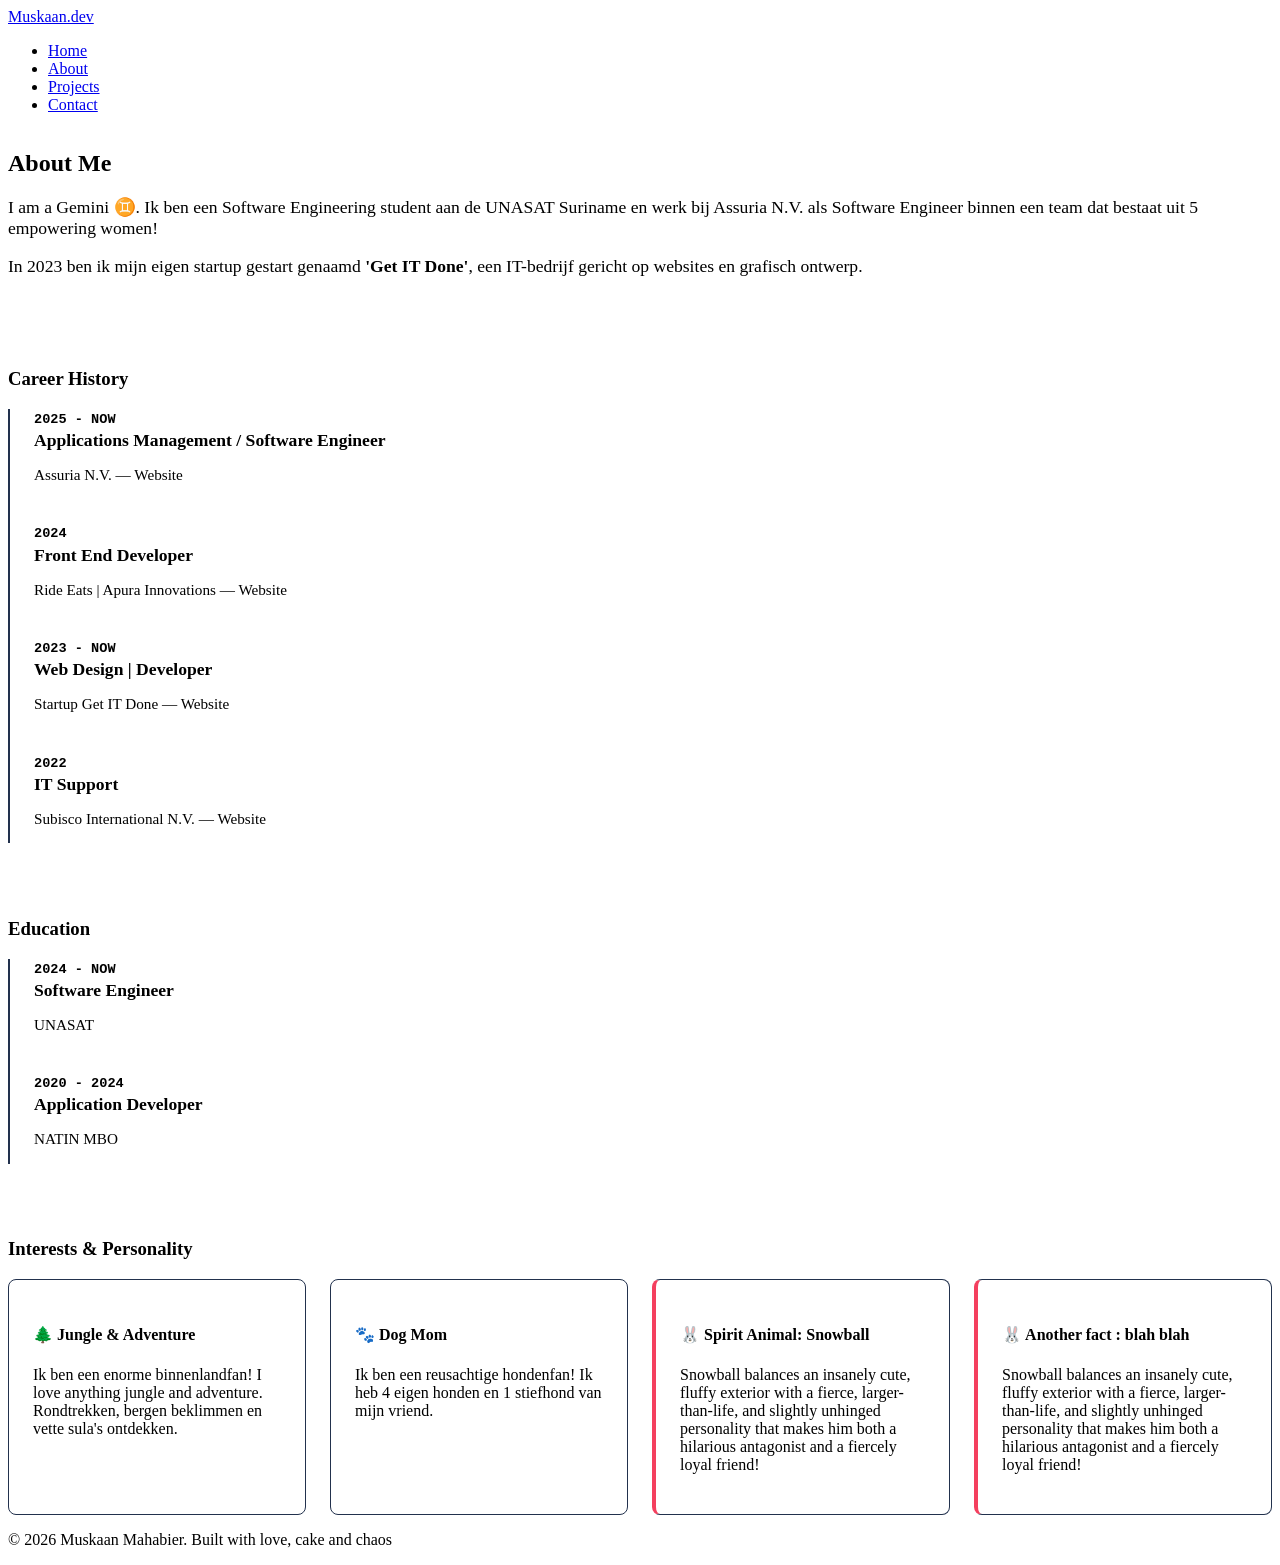
==== about.html @ e32e3cc0 "about page" ====
<!DOCTYPE html>
<html lang="nl">
<head>
    <meta charset="UTF-8">
    <meta name="viewport" content="width=device-width, initial-scale=1.0">
    <title>About Me | Muskaan.dev</title>
    <link rel="stylesheet" href="./muskaan.dev/css/main.css">
    <link rel="stylesheet" href="./muskaan.dev/css/about.css">
        <link rel="icon" type="image/png" href="./muskaan.dev/img/captain_snowball.png">
</head>
<body>

    <header>
        <nav class="navbar">
            <div class="logo"><a href="./index.html">Muskaan.dev</a></div>
            <ul class="nav-links">
                <li><a href="./index.html">Home</a></li>
                <li><a href="./about.html" class="active">About</a></li>
                <li><a href="./project.html">Projects</a></li>
                <li><a href="./contact.html">Contact</a></li>
            </ul>
        </nav>
    </header>

    <main class="about-layout">
        <section class="intro-profile">
            <h2>About Me</h2>
            <p>I am a Gemini ♊️. Ik ben een Software Engineering student aan de UNASAT Suriname en werk bij Assuria N.V. als Software Engineer binnen een team dat bestaat uit 5 empowering women!</p>
            <p>In 2023 ben ik mijn eigen startup gestart genaamd <strong>'Get IT Done'</strong>, een IT-bedrijf gericht op websites en grafisch ontwerp.</p>
        </section>

        <div class="timelines-grid">
            <section>
                <h3>Career History</h3>
                <div class="timeline">
                    <div class="timeline-item">
                        <span class="year">2025 - NOW</span>
                        <h4>Applications Management / Software Engineer</h4>
                        <p>Assuria N.V. — <a href="https://www.assuria.sr" target="_blank">Website</a></p>
                    </div>
                    <div class="timeline-item">
                        <span class="year">2024</span>
                        <h4>Front End Developer</h4>
                        <p>Ride Eats | Apura Innovations — <a href="https://www.assuria.sr" target="_blank">Website</a></p></p>
                    </div>
                    <div class="timeline-item">
                        <span class="year">2023 - NOW</span>
                        <h4>Web Design | Developer</h4>
                        <p>Startup Get IT Done — <a href="https://www.assuria.sr" target="_blank">Website</a></p></p>
                    </div>
                    <div class="timeline-item">
                        <span class="year">2022</span>
                        <h4>IT Support</h4>
                        <p>Subisco International N.V. — <a href="https://www.assuria.sr" target="_blank">Website</a></p>
                    </div>
                    </div>
                </div>
            </section>

            <section>
                <h3>Education</h3>
                <div class="timeline">
                    <div class="timeline-item">
                        <span class="year">2024 - NOW</span>
                        <h4>Software Engineer</h4>
                        <p>UNASAT</p>
                    </div>
                    <div class="timeline-item">
                        <span class="year">2020 - 2024</span>
                        <h4>Application Developer</h4>
                        <p>NATIN MBO</p>
                    </div>
                </div>
            </section>
        </div>

        <section class="interests-section">
            <h3>Interests & Personality</h3>
            <div class="interests-grid">
                <div class="interest-card">
                    <h4>🌲 Jungle & Adventure</h4>
                    <p>Ik ben een enorme binnenlandfan! I love anything jungle and adventure. Rondtrekken, bergen beklimmen en vette sula's ontdekken.</p>
                </div>
                <div class="interest-card">
                    <h4>🐾 Dog Mom</h4>
                    <p>Ik ben een reusachtige hondenfan! Ik heb 4 eigen honden en 1 stiefhond van mijn vriend.</p>
                </div>
                <div class="interest-card spirit-animal">
                    <h4>🐰 Spirit Animal: Snowball</h4>
                    <p>Snowball balances an insanely cute, fluffy exterior with a fierce, larger-than-life, and slightly unhinged personality that makes him both a hilarious antagonist and a fiercely loyal friend!</p>
                </div>
                                <div class="interest-card spirit-animal">
                    <h4>🐰 Another fact : blah blah </h4>
                    <p>Snowball balances an insanely cute, fluffy exterior with a fierce, larger-than-life, and slightly unhinged personality that makes him both a hilarious antagonist and a fiercely loyal friend!</p>
                </div>
            </div>
        </section>
    </main>

    <footer>
        <p>&copy; 2026 Muskaan Mahabier. Built with love, cake and chaos</p>
    </footer>

    <script src="./js/main.js"></script>
    <script src="./js/about.js"></script>
</body>
</html>
---- muskaan.dev/css/about.css ----
.about-layout {
    display: flex;
    flex-direction: column;
    gap: 3.5rem;
}

.intro-profile p {
    font-size: 1.1rem;
    color: var(--text-muted);
    margin-bottom: 1rem;
}

.timelines-grid {
    display: grid;
    grid-template-columns: 1fr 1fr;
    gap: 3rem;
}

.timeline {
    border-left: 2px solid #22314d;
    padding-left: 1.5rem;
    margin-top: 1rem;
    display: flex;
    flex-direction: column;
    gap: 1.5rem;
}

.timeline-item {
    position: relative;
}

.timeline-item::before {
    content: '';
    position: absolute;
    left: calc(-1.5rem - 6px);
    top: 6px;
    width: 10px;
    height: 10px;
    border-radius: 50%;
    background-color: var(--accent-color);
}

.timeline-item .year {
    font-size: 0.85rem;
    color: var(--accent-color);
    font-weight: bold;
    font-family: monospace;
}

.timeline-item h4 {
    font-size: 1.1rem;
    margin: 0.2rem 0;
}

.timeline-item p, .timeline-item a {
    font-size: 0.95rem;
    color: var(--text-muted);
}

.timeline-item a {
    color: var(--accent-color);
    text-decoration: none;
}

.interests-grid {
    display: grid;
    grid-template-columns: repeat(auto-fit, minmax(280px, 1fr));
    gap: 1.5rem;
    margin-top: 1rem;
}

.interest-card {
    background-color: var(--card-bg);
    padding: 1.5rem;
    border-radius: 8px;
    border: 1px solid #22314d;
}

.spirit-animal {
    border-left: 4px solid #f43f5e;
}

@media (max-width: 768px) {
    .timelines-grid { grid-template-columns: 1fr; gap: 2rem; }
}
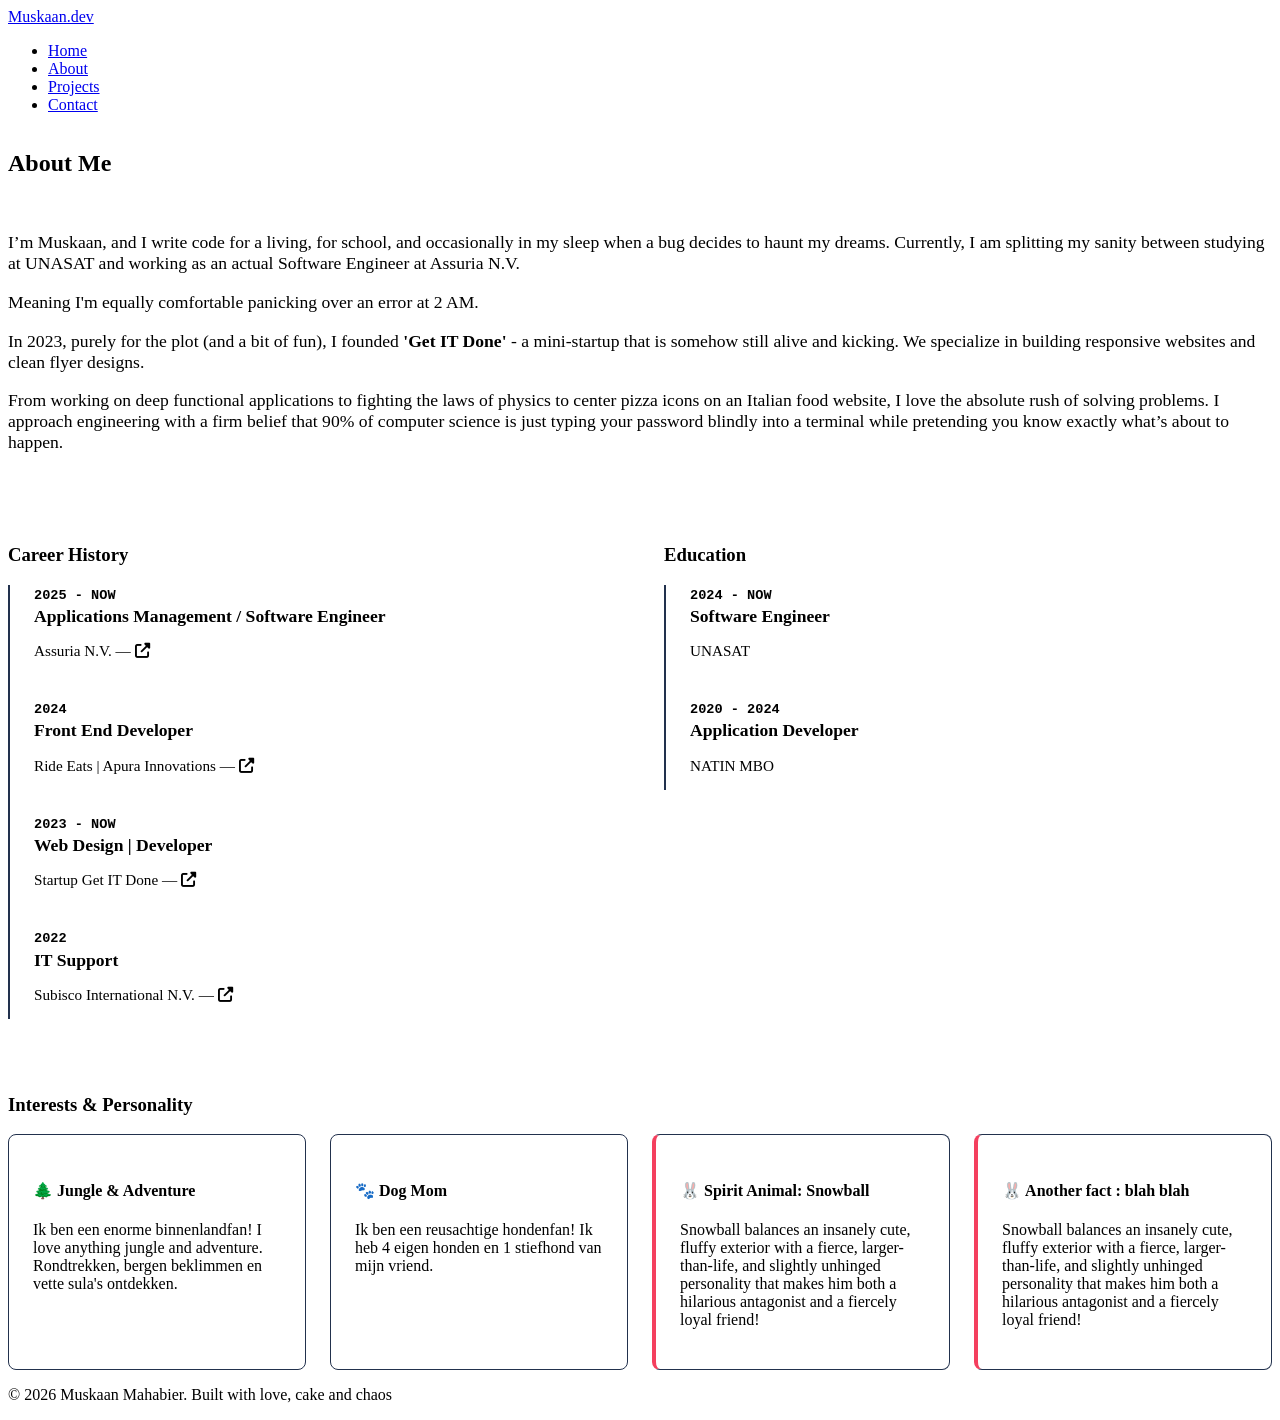
==== commit f67ae6df: "about page paragrapg fixes and project page structuur" ====
--- a/about.html
+++ b/about.html
@@ -4,6 +4,7 @@
     <meta charset="UTF-8">
     <meta name="viewport" content="width=device-width, initial-scale=1.0">
     <title>About Me | Muskaan.dev</title>
+    <link rel="stylesheet" href="https://cdnjs.cloudflare.com/ajax/libs/font-awesome/6.5.1/css/all.min.css">
     <link rel="stylesheet" href="./muskaan.dev/css/main.css">
     <link rel="stylesheet" href="./muskaan.dev/css/about.css">
         <link rel="icon" type="image/png" href="./muskaan.dev/img/captain_snowball.png">
@@ -25,37 +26,76 @@
     <main class="about-layout">
         <section class="intro-profile">
             <h2>About Me</h2>
-            <p>I am a Gemini ♊️. Ik ben een Software Engineering student aan de UNASAT Suriname en werk bij Assuria N.V. als Software Engineer binnen een team dat bestaat uit 5 empowering women!</p>
-            <p>In 2023 ben ik mijn eigen startup gestart genaamd <strong>'Get IT Done'</strong>, een IT-bedrijf gericht op websites en grafisch ontwerp.</p>
+            <br>
+            <p>I’m Muskaan, and I write code for a living, for school, and occasionally in my sleep when a bug decides to haunt my dreams. 
+                Currently, I am splitting my sanity between studying at UNASAT and working as an actual Software Engineer at Assuria N.V.</p>
+
+                <p>Meaning I'm equally comfortable panicking over an error at 2 AM.</p>
+
+
+            <p>In 2023, purely for the plot (and a bit of fun), 
+                I founded <strong>'Get IT Done'</strong> - a mini-startup that is somehow still alive and kicking. 
+                We specialize in building responsive websites and clean flyer designs.</p>
+
+               <p>From working on deep functional applications to fighting the laws of physics to center pizza icons on an Italian food website, 
+                I love the absolute rush of solving problems. I approach engineering with a firm belief that 
+                90% of computer science is just typing your password blindly into a terminal while pretending you know exactly what’s about to happen.</p>
+
         </section>
 
         <div class="timelines-grid">
-            <section>
-                <h3>Career History</h3>
-                <div class="timeline">
-                    <div class="timeline-item">
-                        <span class="year">2025 - NOW</span>
-                        <h4>Applications Management / Software Engineer</h4>
-                        <p>Assuria N.V. — <a href="https://www.assuria.sr" target="_blank">Website</a></p>
-                    </div>
-                    <div class="timeline-item">
-                        <span class="year">2024</span>
-                        <h4>Front End Developer</h4>
-                        <p>Ride Eats | Apura Innovations — <a href="https://www.assuria.sr" target="_blank">Website</a></p></p>
-                    </div>
-                    <div class="timeline-item">
-                        <span class="year">2023 - NOW</span>
-                        <h4>Web Design | Developer</h4>
-                        <p>Startup Get IT Done — <a href="https://www.assuria.sr" target="_blank">Website</a></p></p>
-                    </div>
-                    <div class="timeline-item">
-                        <span class="year">2022</span>
-                        <h4>IT Support</h4>
-                        <p>Subisco International N.V. — <a href="https://www.assuria.sr" target="_blank">Website</a></p>
-                    </div>
-                    </div>
-                </div>
-            </section>
+   <section>
+    <h3>Career History</h3>
+    <div class="timeline">
+        <div class="timeline-item">
+            <span class="year">2025 - NOW</span>
+            <h4>Applications Management / Software Engineer</h4>
+            <p>Assuria N.V. — 
+                <a href="https://www.assuria.sr" 
+                target="_blank" 
+                title="Visit Assuria website" 
+                class="timeline-link">
+                    <i class="fas fa-external-link-alt"></i>
+                </a>
+            </p>
+        </div>
+        <div class="timeline-item">
+            <span class="year">2024</span>
+            <h4>Front End Developer</h4>
+            <p>Ride Eats | Apura Innovations — 
+                <a href="https://ride-eats.com/" 
+                target="_blank" 
+                title="Visit Ride Eats website" 
+                class="timeline-link">
+                    <i class="fas fa-external-link-alt"></i>
+                </a>
+            </p>
+        </div>
+        <div class="timeline-item">
+            <span class="year">2023 - NOW</span>
+            <h4>Web Design | Developer</h4>
+            <p>Startup Get IT Done — 
+                <a href="https://www.facebook.com/share/1H38oZgKyJ/?mibextid=wwXIfr" 
+                target="_blank" 
+                title="Visit Get IT Done Facebook" class="timeline-link">
+                    <i class="fas fa-external-link-alt"></i>
+                </a>
+            </p>
+        </div>
+        <div class="timeline-item">
+            <span class="year">2022</span>
+            <h4>IT Support</h4>
+            <p>Subisco International N.V. — 
+                <a href="https://subisco.com" 
+                target="_blank" 
+                title="Visit Subisco website" 
+                class="timeline-link">
+                    <i class="fas fa-external-link-alt"></i>
+                </a>
+            </p>
+        </div>
+    </div>
+</section>
 
             <section>
                 <h3>Education</h3>
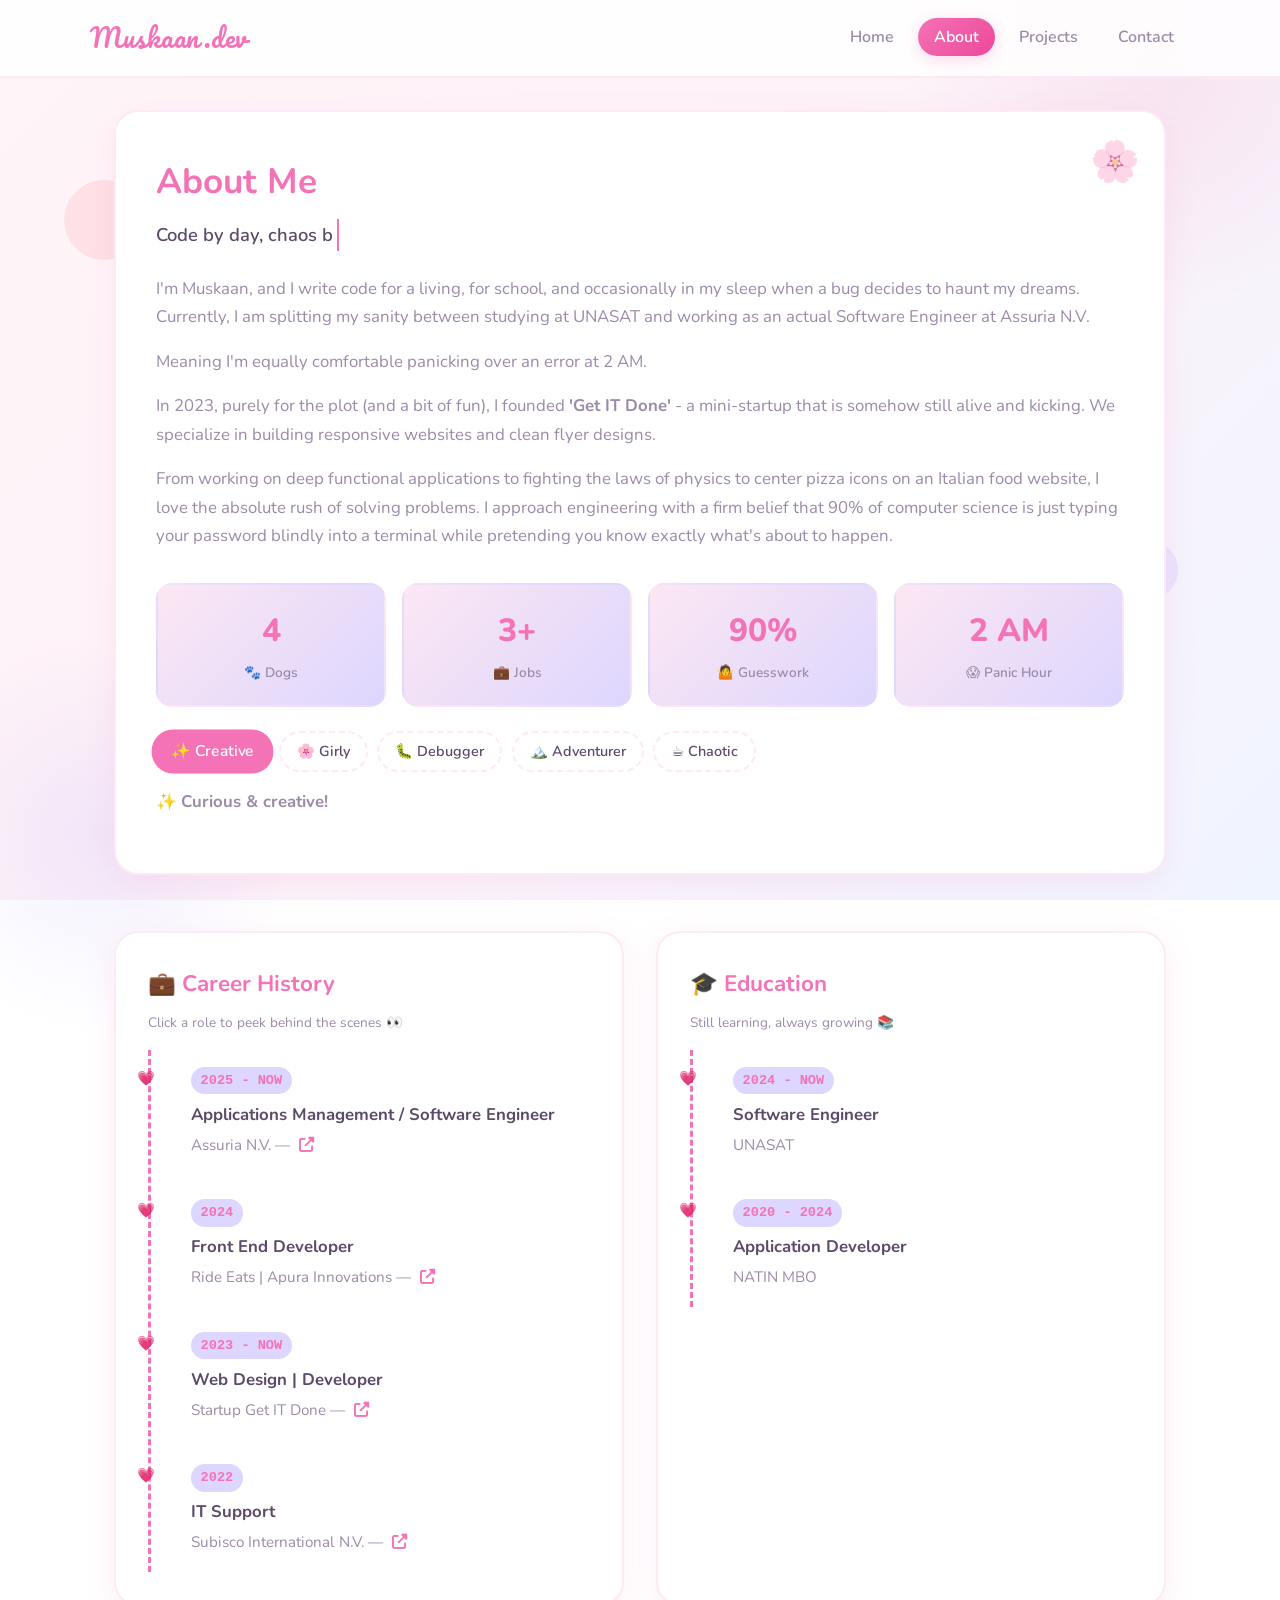
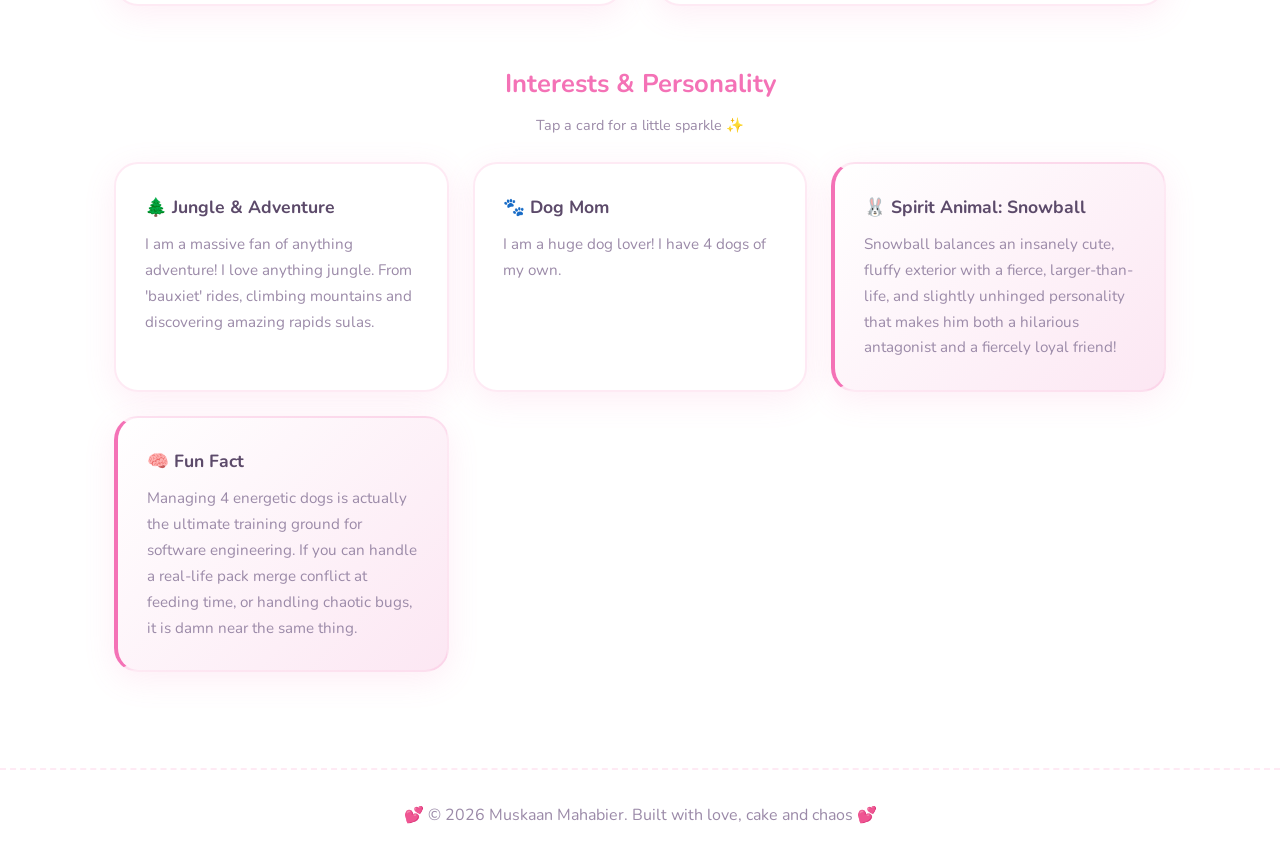
==== commit 11e43cff: "about page, backgrounds, javascript" ====
--- a/about.html
+++ b/about.html
@@ -5,19 +5,23 @@
     <meta name="viewport" content="width=device-width, initial-scale=1.0">
     <title>About Me | Muskaan.dev</title>
     <link rel="stylesheet" href="https://cdnjs.cloudflare.com/ajax/libs/font-awesome/6.5.1/css/all.min.css">
-    <link rel="stylesheet" href="./muskaan.dev/css/main.css">
-    <link rel="stylesheet" href="./muskaan.dev/css/about.css">
-        <link rel="icon" type="image/png" href="./muskaan.dev/img/captain_snowball.png">
+    <link rel="stylesheet" href="./css/main.css">
+    <link rel="stylesheet" href="./css/about.css">
+    <link rel="icon" type="image/png" href="./img/captain-snowball.png">
 </head>
 <body>
 
     <header>
         <nav class="navbar">
             <div class="logo"><a href="./index.html">Muskaan.dev</a></div>
-            <ul class="nav-links">
+            <button class="nav-toggle" type="button" aria-expanded="false" aria-controls="primary-nav">
+                <span class="sr-only">Toggle navigation</span>
+                &#9776;
+            </button>
+            <ul class="nav-links" id="primary-nav">
                 <li><a href="./index.html">Home</a></li>
                 <li><a href="./about.html" class="active">About</a></li>
-                <li><a href="./project.html">Projects</a></li>
+                <li><a href="./work.html">Projects</a></li>
                 <li><a href="./contact.html">Contact</a></li>
             </ul>
         </nav>
@@ -26,89 +30,129 @@
     <main class="about-layout">
         <section class="intro-profile">
             <h2>About Me</h2>
-            <br>
-            <p>I’m Muskaan, and I write code for a living, for school, and occasionally in my sleep when a bug decides to haunt my dreams. 
+            <p id="typingText" class="typing-text"></p>
+
+            <p>I'm Muskaan, and I write code for a living, for school, and occasionally in my sleep when a bug decides to haunt my dreams.
                 Currently, I am splitting my sanity between studying at UNASAT and working as an actual Software Engineer at Assuria N.V.</p>
 
-                <p>Meaning I'm equally comfortable panicking over an error at 2 AM.</p>
+            <p>Meaning I'm equally comfortable panicking over an error at 2 AM.</p>
 
-
-            <p>In 2023, purely for the plot (and a bit of fun), 
-                I founded <strong>'Get IT Done'</strong> - a mini-startup that is somehow still alive and kicking. 
+            <p>In 2023, purely for the plot (and a bit of fun),
+                I founded <strong>'Get IT Done'</strong> - a mini-startup that is somehow still alive and kicking.
                 We specialize in building responsive websites and clean flyer designs.</p>
 
-               <p>From working on deep functional applications to fighting the laws of physics to center pizza icons on an Italian food website, 
-                I love the absolute rush of solving problems. I approach engineering with a firm belief that 
-                90% of computer science is just typing your password blindly into a terminal while pretending you know exactly what’s about to happen.</p>
+            <p>From working on deep functional applications to fighting the laws of physics to center pizza icons on an Italian food website,
+                I love the absolute rush of solving problems. I approach engineering with a firm belief that
+                90% of computer science is just typing your password blindly into a terminal while pretending you know exactly what's about to happen.</p>
 
+            <div class="fun-stats">
+                <div class="stat-card">
+                    <span class="stat-number" data-target="4" data-suffix="">0</span>
+                    <span class="stat-label">🐾 Dogs</span>
+                </div>
+                <div class="stat-card">
+                    <span class="stat-number" data-target="3" data-suffix="+">0</span>
+                    <span class="stat-label">💼 Jobs</span>
+                </div>
+                <div class="stat-card">
+                    <span class="stat-number" data-target="90" data-suffix="%">0</span>
+                    <span class="stat-label">🤷 Guesswork</span>
+                </div>
+                <div class="stat-card">
+                    <span class="stat-number" data-target="2" data-suffix=" AM">0</span>
+                    <span class="stat-label">😱 Panic Hour</span>
+                </div>
+            </div>
+
+            <div class="vibe-tags">
+                <span class="vibe-tag active" data-emoji="✨" data-msg="Curious &amp; creative!">✨ Creative</span>
+                <span class="vibe-tag" data-emoji="🌸" data-msg="Soft girl energy, hard code skills.">🌸 Girly</span>
+                <span class="vibe-tag" data-emoji="🐛" data-msg="Professional bug whisperer.">🐛 Debugger</span>
+                <span class="vibe-tag" data-emoji="🏔️" data-msg="Adventure is my love language.">🏔️ Adventurer</span>
+                <span class="vibe-tag" data-emoji="☕" data-msg="Fueled by cake and chaos.">☕ Chaotic</span>
+            </div>
+            <p id="vibeDisplay" class="vibe-display">✨ <strong>Curious &amp; creative!</strong></p>
         </section>
 
         <div class="timelines-grid">
-   <section>
-    <h3>Career History</h3>
-    <div class="timeline">
-        <div class="timeline-item">
-            <span class="year">2025 - NOW</span>
-            <h4>Applications Management / Software Engineer</h4>
-            <p>Assuria N.V. — 
-                <a href="https://www.assuria.sr" 
-                target="_blank" 
-                title="Visit Assuria website" 
-                class="timeline-link">
-                    <i class="fas fa-external-link-alt"></i>
-                </a>
-            </p>
-        </div>
-        <div class="timeline-item">
-            <span class="year">2024</span>
-            <h4>Front End Developer</h4>
-            <p>Ride Eats | Apura Innovations — 
-                <a href="https://ride-eats.com/" 
-                target="_blank" 
-                title="Visit Ride Eats website" 
-                class="timeline-link">
-                    <i class="fas fa-external-link-alt"></i>
-                </a>
-            </p>
-        </div>
-        <div class="timeline-item">
-            <span class="year">2023 - NOW</span>
-            <h4>Web Design | Developer</h4>
-            <p>Startup Get IT Done — 
-                <a href="https://www.facebook.com/share/1H38oZgKyJ/?mibextid=wwXIfr" 
-                target="_blank" 
-                title="Visit Get IT Done Facebook" class="timeline-link">
-                    <i class="fas fa-external-link-alt"></i>
-                </a>
-            </p>
-        </div>
-        <div class="timeline-item">
-            <span class="year">2022</span>
-            <h4>IT Support</h4>
-            <p>Subisco International N.V. — 
-                <a href="https://subisco.com" 
-                target="_blank" 
-                title="Visit Subisco website" 
-                class="timeline-link">
-                    <i class="fas fa-external-link-alt"></i>
-                </a>
-            </p>
-        </div>
-    </div>
-</section>
+            <section>
+                <h3>💼 Career History</h3>
+                <p class="section-hint">Click a role to peek behind the scenes 👀</p>
+                <div class="timeline">
+                    <div class="timeline-item">
+                        <span class="year">2025 - NOW</span>
+                        <h4>Applications Management / Software Engineer</h4>
+                        <p>Assuria N.V. —
+                            <a href="https://www.assuria.sr"
+                            target="_blank"
+                            rel="noopener noreferrer"
+                            title="Visit Assuria website"
+                            class="timeline-link">
+                                <i class="fas fa-external-link-alt"></i>
+                            </a>
+                        </p>
+                        <div class="timeline-detail">Building enterprise apps &amp; keeping the digital world spinning at Assuria. 🇸🇷</div>
+                    </div>
+                    <div class="timeline-item">
+                        <span class="year">2024</span>
+                        <h4>Front End Developer</h4>
+                        <p>Ride Eats | Apura Innovations —
+                            <a href="https://ride-eats.com/"
+                            target="_blank"
+                            rel="noopener noreferrer"
+                            title="Visit Ride Eats website"
+                            class="timeline-link">
+                                <i class="fas fa-external-link-alt"></i>
+                            </a>
+                        </p>
+                        <div class="timeline-detail">Crafted sleek UI for a food delivery platform. Hungry code, happy users. 🍔</div>
+                    </div>
+                    <div class="timeline-item">
+                        <span class="year">2023 - NOW</span>
+                        <h4>Web Design | Developer</h4>
+                        <p>Startup Get IT Done —
+                            <a href="https://www.facebook.com/share/1H38oZgKyJ/?mibextid=wwXIfr"
+                            target="_blank"
+                            rel="noopener noreferrer"
+                            title="Visit Get IT Done Facebook"
+                            class="timeline-link">
+                                <i class="fas fa-external-link-alt"></i>
+                            </a>
+                        </p>
+                        <div class="timeline-detail">My baby startup! Websites, flyers, and pure hustle. 💪</div>
+                    </div>
+                    <div class="timeline-item">
+                        <span class="year">2022</span>
+                        <h4>IT Support</h4>
+                        <p>Subisco International N.V. —
+                            <a href="https://subisco.com"
+                            target="_blank"
+                            rel="noopener noreferrer"
+                            title="Visit Subisco website"
+                            class="timeline-link">
+                                <i class="fas fa-external-link-alt"></i>
+                            </a>
+                        </p>
+                        <div class="timeline-detail">Where it all started — fixing things and learning the ropes. 🔧</div>
+                    </div>
+                </div>
+            </section>
 
             <section>
-                <h3>Education</h3>
+                <h3>🎓 Education</h3>
+                <p class="section-hint">Still learning, always growing 📚</p>
                 <div class="timeline">
                     <div class="timeline-item">
                         <span class="year">2024 - NOW</span>
                         <h4>Software Engineer</h4>
                         <p>UNASAT</p>
+                        <div class="timeline-detail">Leveling up my engineering skills one semester at a time. 🚀</div>
                     </div>
                     <div class="timeline-item">
                         <span class="year">2020 - 2024</span>
                         <h4>Application Developer</h4>
                         <p>NATIN MBO</p>
+                        <div class="timeline-detail">Where I fell in love with building apps from scratch. 💻</div>
                     </div>
                 </div>
             </section>
@@ -116,22 +160,29 @@
 
         <section class="interests-section">
             <h3>Interests & Personality</h3>
+            <p class="interests-hint">Tap a card for a little sparkle ✨</p>
             <div class="interests-grid">
                 <div class="interest-card">
+                    <span class="card-sparkle">✨</span>
                     <h4>🌲 Jungle & Adventure</h4>
-                    <p>Ik ben een enorme binnenlandfan! I love anything jungle and adventure. Rondtrekken, bergen beklimmen en vette sula's ontdekken.</p>
+                    <p>I am a massive fan of anything adventure! I love anything jungle. From 'bauxiet' rides, climbing mountains and discovering amazing rapids sulas.</p>
                 </div>
                 <div class="interest-card">
+                    <span class="card-sparkle">✨</span>
                     <h4>🐾 Dog Mom</h4>
-                    <p>Ik ben een reusachtige hondenfan! Ik heb 4 eigen honden en 1 stiefhond van mijn vriend.</p>
+                    <p>I am a huge dog lover! I have 4 dogs of my own.</p>
                 </div>
                 <div class="interest-card spirit-animal">
+                    <span class="card-sparkle">✨</span>
                     <h4>🐰 Spirit Animal: Snowball</h4>
                     <p>Snowball balances an insanely cute, fluffy exterior with a fierce, larger-than-life, and slightly unhinged personality that makes him both a hilarious antagonist and a fiercely loyal friend!</p>
                 </div>
-                                <div class="interest-card spirit-animal">
-                    <h4>🐰 Another fact : blah blah </h4>
-                    <p>Snowball balances an insanely cute, fluffy exterior with a fierce, larger-than-life, and slightly unhinged personality that makes him both a hilarious antagonist and a fiercely loyal friend!</p>
+                <div class="interest-card spirit-animal">
+                    <span class="card-sparkle">✨</span>
+                    <h4>🧠 Fun Fact</h4>
+                    <p>Managing 4 energetic dogs is actually the ultimate training ground for software engineering.
+                        If you can handle a real-life pack merge conflict at feeding time,
+                        or handling chaotic bugs, it is damn near the same thing.</p>
                 </div>
             </div>
         </section>
@@ -144,4 +195,4 @@
     <script src="./js/main.js"></script>
     <script src="./js/about.js"></script>
 </body>
-</html>+</html>
--- a/css/main.css
+++ b/css/main.css
@@ -0,0 +1,356 @@
+@import url('https://fonts.googleapis.com/css2?family=Nunito:wght@400;600;700;800&family=Pacifico&display=swap');
+
+:root {
+    --bg-color: #fff5f9;
+    --bg-gradient: linear-gradient(135deg, #fff5f9 0%, #fef3f8 40%, #f0f4ff 100%);
+    --card-bg: #ffffff;
+    --text-main: #5c4a6a;
+    --text-muted: #9b8aa8;
+    --accent-color: #f472b6;
+    --accent-soft: #fce7f3;
+    --accent-glow: rgba(244, 114, 182, 0.25);
+    --lavender: #ddd6fe;
+    --mint: #d1fae5;
+    --peach: #fecdd3;
+    --sky: #bae6fd;
+    --border-color: rgba(244, 114, 182, 0.15);
+    --font-family: 'Nunito', 'Segoe UI', system-ui, sans-serif;
+    --font-display: 'Pacifico', cursive;
+    --shadow-soft: 0 8px 32px rgba(244, 114, 182, 0.12);
+    --shadow-hover: 0 16px 48px rgba(244, 114, 182, 0.2);
+    --radius-lg: 24px;
+    --radius-md: 16px;
+    --radius-sm: 12px;
+}
+
+* {
+    margin: 0;
+    padding: 0;
+    box-sizing: border-box;
+}
+
+html {
+    scroll-behavior: smooth;
+}
+
+body {
+    font-family: var(--font-family);
+    background: var(--bg-gradient);
+    background-attachment: fixed;
+    color: var(--text-main);
+    line-height: 1.7;
+    display: flex;
+    flex-direction: column;
+    min-height: 100vh;
+    position: relative;
+    overflow-x: hidden;
+}
+
+body::before {
+    content: '';
+    position: fixed;
+    top: -20%;
+    right: -10%;
+    width: 500px;
+    height: 500px;
+    background: radial-gradient(circle, rgba(244, 114, 182, 0.12) 0%, transparent 70%);
+    border-radius: 50%;
+    pointer-events: none;
+    z-index: 0;
+}
+
+body::after {
+    content: '';
+    position: fixed;
+    bottom: -15%;
+    left: -8%;
+    width: 400px;
+    height: 400px;
+    background: radial-gradient(circle, rgba(196, 181, 253, 0.2) 0%, transparent 70%);
+    border-radius: 50%;
+    pointer-events: none;
+    z-index: 0;
+}
+
+header {
+    background-color: rgba(255, 255, 255, 0.85);
+    backdrop-filter: blur(16px);
+    border-bottom: 2px solid var(--border-color);
+    position: sticky;
+    top: 0;
+    z-index: 100;
+    padding: 1rem 2rem;
+}
+
+.navbar {
+    display: flex;
+    justify-content: space-between;
+    align-items: center;
+    max-width: 1100px;
+    margin: 0 auto;
+}
+
+.navbar .logo a {
+    font-family: var(--font-display);
+    color: var(--accent-color);
+    font-size: 1.6rem;
+    font-weight: 400;
+    text-decoration: none;
+    letter-spacing: 0.5px;
+    transition: transform 0.3s ease;
+}
+
+.navbar .logo a:hover {
+    transform: scale(1.05) rotate(-2deg);
+}
+
+.nav-links {
+    display: flex;
+    list-style: none;
+    gap: 0.5rem;
+}
+
+.nav-links a {
+    color: var(--text-muted);
+    text-decoration: none;
+    font-weight: 600;
+    padding: 0.5rem 1rem;
+    border-radius: 50px;
+    transition: all 0.3s ease;
+}
+
+.nav-links a:hover {
+    color: var(--accent-color);
+    background: var(--accent-soft);
+}
+
+.nav-links a.active {
+    color: #fff;
+    background: linear-gradient(135deg, var(--accent-color), #ec4899);
+    box-shadow: 0 4px 15px var(--accent-glow);
+}
+
+main {
+    flex: 1;
+    max-width: 1100px;
+    width: 100%;
+    margin: 2rem auto;
+    padding: 0 1.5rem;
+    position: relative;
+    z-index: 1;
+}
+
+.section-title {
+    font-size: 2.2rem;
+    color: var(--accent-color);
+    text-align: center;
+    margin-bottom: 0.5rem;
+}
+
+.section-title::after {
+    content: ' ✨';
+}
+
+.btn-primary {
+    display: inline-block;
+    background: linear-gradient(135deg, var(--accent-color), #ec4899);
+    color: #fff;
+    padding: 0.85rem 2rem;
+    border: none;
+    border-radius: 50px;
+    text-decoration: none;
+    font-weight: 700;
+    font-family: inherit;
+    transition: all 0.3s ease;
+    box-shadow: 0 4px 20px var(--accent-glow);
+}
+
+.btn-primary:hover {
+    transform: translateY(-3px);
+    box-shadow: var(--shadow-hover);
+}
+
+.btn-secondary {
+    display: inline-block;
+    color: var(--accent-color);
+    text-decoration: none;
+    font-weight: 700;
+    transition: all 0.2s ease;
+}
+
+.btn-secondary:hover {
+    transform: translateX(4px);
+}
+
+footer {
+    text-align: center;
+    padding: 2rem;
+    color: var(--text-muted);
+    border-top: 2px dashed var(--border-color);
+    margin-top: 4rem;
+    background: rgba(255, 255, 255, 0.5);
+    position: relative;
+    z-index: 1;
+}
+
+footer p::before {
+    content: '💕 ';
+}
+
+footer p::after {
+    content: ' 💕';
+}
+
+/* Floating decorative blobs */
+.floating-blob {
+    position: fixed;
+    border-radius: 50%;
+    pointer-events: none;
+    z-index: 0;
+    opacity: 0.5;
+    animation: float 8s ease-in-out infinite;
+}
+
+.blob-1 {
+    width: 80px;
+    height: 80px;
+    background: var(--peach);
+    top: 20%;
+    left: 5%;
+    animation-delay: 0s;
+}
+
+.blob-2 {
+    width: 60px;
+    height: 60px;
+    background: var(--lavender);
+    top: 60%;
+    right: 8%;
+    animation-delay: 2s;
+}
+
+.blob-3 {
+    width: 40px;
+    height: 40px;
+    background: var(--mint);
+    bottom: 30%;
+    left: 15%;
+    animation-delay: 4s;
+}
+
+@keyframes float {
+    0%, 100% { transform: translateY(0) rotate(0deg); }
+    50% { transform: translateY(-20px) rotate(10deg); }
+}
+
+@keyframes fadeInUp {
+    from {
+        opacity: 0;
+        transform: translateY(30px);
+    }
+    to {
+        opacity: 1;
+        transform: translateY(0);
+    }
+}
+
+.reveal {
+    opacity: 0;
+    transform: translateY(30px);
+    transition: opacity 0.6s ease, transform 0.6s ease;
+}
+
+.reveal.visible {
+    opacity: 1;
+    transform: translateY(0);
+}
+
+.reveal[data-reveal-index="0"] { transition-delay: 0s; }
+.reveal[data-reveal-index="1"] { transition-delay: 0.08s; }
+.reveal[data-reveal-index="2"] { transition-delay: 0.16s; }
+.reveal[data-reveal-index="3"] { transition-delay: 0.24s; }
+.reveal[data-reveal-index="4"] { transition-delay: 0.32s; }
+.reveal[data-reveal-index="5"] { transition-delay: 0.4s; }
+
+.nav-toggle {
+    display: none;
+    background: var(--accent-soft);
+    border: 2px solid var(--border-color);
+    border-radius: var(--radius-sm);
+    padding: 0.5rem 0.75rem;
+    cursor: pointer;
+    color: var(--accent-color);
+    font-size: 1.25rem;
+    line-height: 1;
+}
+
+.nav-toggle:focus-visible {
+    outline: 2px solid var(--accent-color);
+    outline-offset: 2px;
+}
+
+.sr-only {
+    position: absolute;
+    width: 1px;
+    height: 1px;
+    padding: 0;
+    margin: -1px;
+    overflow: hidden;
+    clip: rect(0, 0, 0, 0);
+    white-space: nowrap;
+    border: 0;
+}
+
+@media (max-width: 768px) {
+    header {
+        padding: 1rem 1.25rem;
+    }
+
+    .navbar {
+        flex-wrap: wrap;
+        gap: 0.75rem;
+    }
+
+    .nav-toggle {
+        display: block;
+        margin-left: auto;
+    }
+
+    .nav-links {
+        display: none;
+        flex-direction: column;
+        width: 100%;
+        gap: 0.35rem;
+        padding-top: 0.5rem;
+    }
+
+    .nav-links.open {
+        display: flex;
+    }
+
+    .nav-links a {
+        text-align: center;
+        padding: 0.65rem 1rem;
+    }
+
+    main {
+        margin: 1.5rem auto;
+        padding: 0 1rem;
+    }
+
+    .btn-primary {
+        padding: 0.75rem 1.5rem;
+        font-size: 0.95rem;
+    }
+}
+
+@media (max-width: 480px) {
+    .navbar .logo a {
+        font-size: 1.35rem;
+    }
+
+    footer {
+        padding: 1.5rem 1rem;
+        font-size: 0.9rem;
+    }
+}
--- a/css/about.css
+++ b/css/about.css
@@ -0,0 +1,373 @@
+.about-layout {
+    display: flex;
+    flex-direction: column;
+    gap: 3.5rem;
+}
+
+/* Hero intro card */
+.intro-profile {
+    background: var(--card-bg);
+    border: 2px solid var(--border-color);
+    border-radius: var(--radius-lg);
+    padding: 2.5rem;
+    box-shadow: var(--shadow-soft);
+    position: relative;
+    overflow: hidden;
+}
+
+.intro-profile::before {
+    content: '🌸';
+    position: absolute;
+    top: 1rem;
+    right: 1.5rem;
+    font-size: 2.5rem;
+    opacity: 0.6;
+    animation: float 4s ease-in-out infinite;
+}
+
+.intro-profile h2 {
+    font-size: 2.2rem;
+    color: var(--accent-color);
+    margin-bottom: 0.5rem;
+}
+
+.intro-profile .typing-text {
+    font-size: 1.15rem;
+    color: var(--text-main);
+    font-weight: 600;
+    min-height: 1.5em;
+    margin-bottom: 1.5rem;
+    border-right: 2px solid var(--accent-color);
+    display: inline-block;
+    padding-right: 4px;
+    animation: blink 1s step-end infinite;
+}
+
+@keyframes blink {
+    50% { border-color: transparent; }
+}
+
+.intro-profile p {
+    font-size: 1.05rem;
+    color: var(--text-muted);
+    margin-bottom: 1rem;
+}
+
+/* Fun stats row */
+.fun-stats {
+    display: grid;
+    grid-template-columns: repeat(auto-fit, minmax(140px, 1fr));
+    gap: 1rem;
+    margin: 2rem 0 0;
+}
+
+.stat-card {
+    background: linear-gradient(135deg, var(--accent-soft), var(--lavender));
+    border-radius: var(--radius-md);
+    padding: 1.2rem;
+    text-align: center;
+    cursor: pointer;
+    transition: all 0.3s ease;
+    border: 2px solid transparent;
+}
+
+.stat-card:hover {
+    transform: scale(1.05) rotate(-2deg);
+    border-color: var(--accent-color);
+    box-shadow: var(--shadow-soft);
+}
+
+.stat-card .stat-number {
+    font-size: 2rem;
+    font-weight: 800;
+    color: var(--accent-color);
+    display: block;
+}
+
+.stat-card .stat-label {
+    font-size: 0.85rem;
+    color: var(--text-muted);
+    font-weight: 600;
+}
+
+/* Vibe tags */
+.vibe-tags {
+    display: flex;
+    flex-wrap: wrap;
+    gap: 0.6rem;
+    margin-top: 1.5rem;
+}
+
+.vibe-tag {
+    background: var(--card-bg);
+    border: 2px dashed var(--border-color);
+    padding: 0.4rem 1rem;
+    border-radius: 50px;
+    font-size: 0.9rem;
+    font-weight: 600;
+    color: var(--text-main);
+    cursor: pointer;
+    transition: all 0.3s ease;
+    user-select: none;
+}
+
+.vibe-tag:hover,
+.vibe-tag.active {
+    background: var(--accent-color);
+    color: #fff;
+    border-style: solid;
+    transform: scale(1.08);
+}
+
+/* Timelines */
+.timelines-grid {
+    display: grid;
+    grid-template-columns: 1fr 1fr;
+    gap: 2rem;
+}
+
+.timelines-grid > section {
+    background: var(--card-bg);
+    border: 2px solid var(--border-color);
+    border-radius: var(--radius-lg);
+    padding: 2rem;
+    box-shadow: var(--shadow-soft);
+}
+
+.timelines-grid h3 {
+    color: var(--accent-color);
+    font-size: 1.4rem;
+    margin-bottom: 0.5rem;
+}
+
+.timeline {
+    border-left: 3px dashed var(--accent-color);
+    padding-left: 1.5rem;
+    margin-top: 1rem;
+    display: flex;
+    flex-direction: column;
+    gap: 0.5rem;
+}
+
+.timeline-item {
+    position: relative;
+    padding: 1rem;
+    border-radius: var(--radius-sm);
+    cursor: pointer;
+    transition: all 0.3s ease;
+    background: transparent;
+}
+
+.timeline-item:hover {
+    background: var(--accent-soft);
+    transform: translateX(6px);
+}
+
+.timeline-item.expanded {
+    background: var(--accent-soft);
+    border-left: 3px solid var(--accent-color);
+    margin-left: -3px;
+}
+
+.timeline-item::before {
+    content: '💗';
+    position: absolute;
+    left: calc(-1.5rem - 14px);
+    top: 1rem;
+    font-size: 0.9rem;
+    transition: transform 0.3s ease;
+}
+
+.timeline-item:hover::before,
+.timeline-item.expanded::before {
+    transform: scale(1.3);
+}
+
+.timeline-item .year {
+    font-size: 0.85rem;
+    color: var(--accent-color);
+    font-weight: 800;
+    font-family: monospace;
+    background: var(--lavender);
+    display: inline-block;
+    padding: 0.15rem 0.6rem;
+    border-radius: 50px;
+}
+
+.timeline-item h4 {
+    font-size: 1.05rem;
+    margin: 0.4rem 0 0.2rem;
+    color: var(--text-main);
+}
+
+.timeline-item p {
+    font-size: 0.95rem;
+    color: var(--text-muted);
+}
+
+.timeline-item .timeline-detail {
+    max-height: 0;
+    overflow: hidden;
+    transition: max-height 0.4s ease, margin 0.3s ease;
+    font-size: 0.9rem;
+    color: var(--text-muted);
+    font-style: italic;
+}
+
+.timeline-item.expanded .timeline-detail {
+    max-height: 80px;
+    margin-top: 0.5rem;
+}
+
+.timeline-link {
+    color: var(--accent-color);
+    text-decoration: none;
+    margin-left: 0.3rem;
+    transition: transform 0.2s ease;
+}
+
+.timeline-link:hover {
+    transform: scale(1.2);
+}
+
+/* Interests */
+.interests-section h3 {
+    color: var(--accent-color);
+    font-size: 1.6rem;
+    text-align: center;
+    margin-bottom: 0.5rem;
+}
+
+.interests-grid {
+    display: grid;
+    grid-template-columns: repeat(auto-fit, minmax(260px, 1fr));
+    gap: 1.5rem;
+    margin-top: 1.5rem;
+}
+
+.interest-card {
+    background-color: var(--card-bg);
+    padding: 1.8rem;
+    border-radius: var(--radius-lg);
+    border: 2px solid var(--border-color);
+    box-shadow: var(--shadow-soft);
+    transition: all 0.4s cubic-bezier(0.175, 0.885, 0.32, 1.275);
+    cursor: pointer;
+    position: relative;
+    overflow: hidden;
+}
+
+.interest-card::before {
+    content: '';
+    position: absolute;
+    top: -50%;
+    left: -50%;
+    width: 200%;
+    height: 200%;
+    background: radial-gradient(circle, rgba(244, 114, 182, 0.08) 0%, transparent 60%);
+    opacity: 0;
+    transition: opacity 0.3s ease;
+}
+
+.interest-card:hover {
+    transform: translateY(-8px) rotate(1deg);
+    border-color: var(--accent-color);
+    box-shadow: var(--shadow-hover);
+}
+
+.interest-card:hover::before {
+    opacity: 1;
+}
+
+.interest-card.flipped {
+    background: linear-gradient(135deg, var(--accent-soft), var(--lavender));
+}
+
+.interest-card h4 {
+    font-size: 1.1rem;
+    margin-bottom: 0.6rem;
+    color: var(--text-main);
+}
+
+.interest-card p {
+    color: var(--text-muted);
+    font-size: 0.95rem;
+}
+
+.interest-card .card-sparkle {
+    position: absolute;
+    top: 0.8rem;
+    right: 1rem;
+    font-size: 1.2rem;
+    opacity: 0;
+    transition: opacity 0.3s ease;
+}
+
+.interest-card:hover .card-sparkle {
+    opacity: 1;
+    animation: float 2s ease-in-out infinite;
+}
+
+.spirit-animal {
+    border-left: 4px solid var(--accent-color);
+    background: linear-gradient(135deg, #fff, var(--accent-soft));
+}
+
+.vibe-display {
+    margin-top: 1rem;
+    color: var(--accent-color);
+    font-size: 1rem;
+}
+
+.vibe-display.vibe-bounce {
+    animation: fadeInUp 0.4s ease;
+}
+
+.section-hint {
+    font-size: 0.85rem;
+    color: var(--text-muted);
+    margin-bottom: 0.5rem;
+}
+
+.interests-hint {
+    text-align: center;
+    color: var(--text-muted);
+    font-size: 0.9rem;
+}
+
+.stat-card.stat-bump {
+    transform: scale(1.15) rotate(3deg);
+}
+
+@media (max-width: 768px) {
+    .intro-profile {
+        padding: 1.5rem;
+    }
+
+    .fun-stats {
+        grid-template-columns: repeat(2, 1fr);
+    }
+
+    .timelines-grid {
+        grid-template-columns: 1fr;
+        gap: 1.5rem;
+    }
+
+    .timelines-grid > section {
+        padding: 1.5rem;
+    }
+
+    .interests-grid {
+        grid-template-columns: 1fr;
+    }
+}
+
+@media (max-width: 480px) {
+    .fun-stats {
+        grid-template-columns: 1fr;
+    }
+
+    .vibe-tags {
+        justify-content: center;
+    }
+}
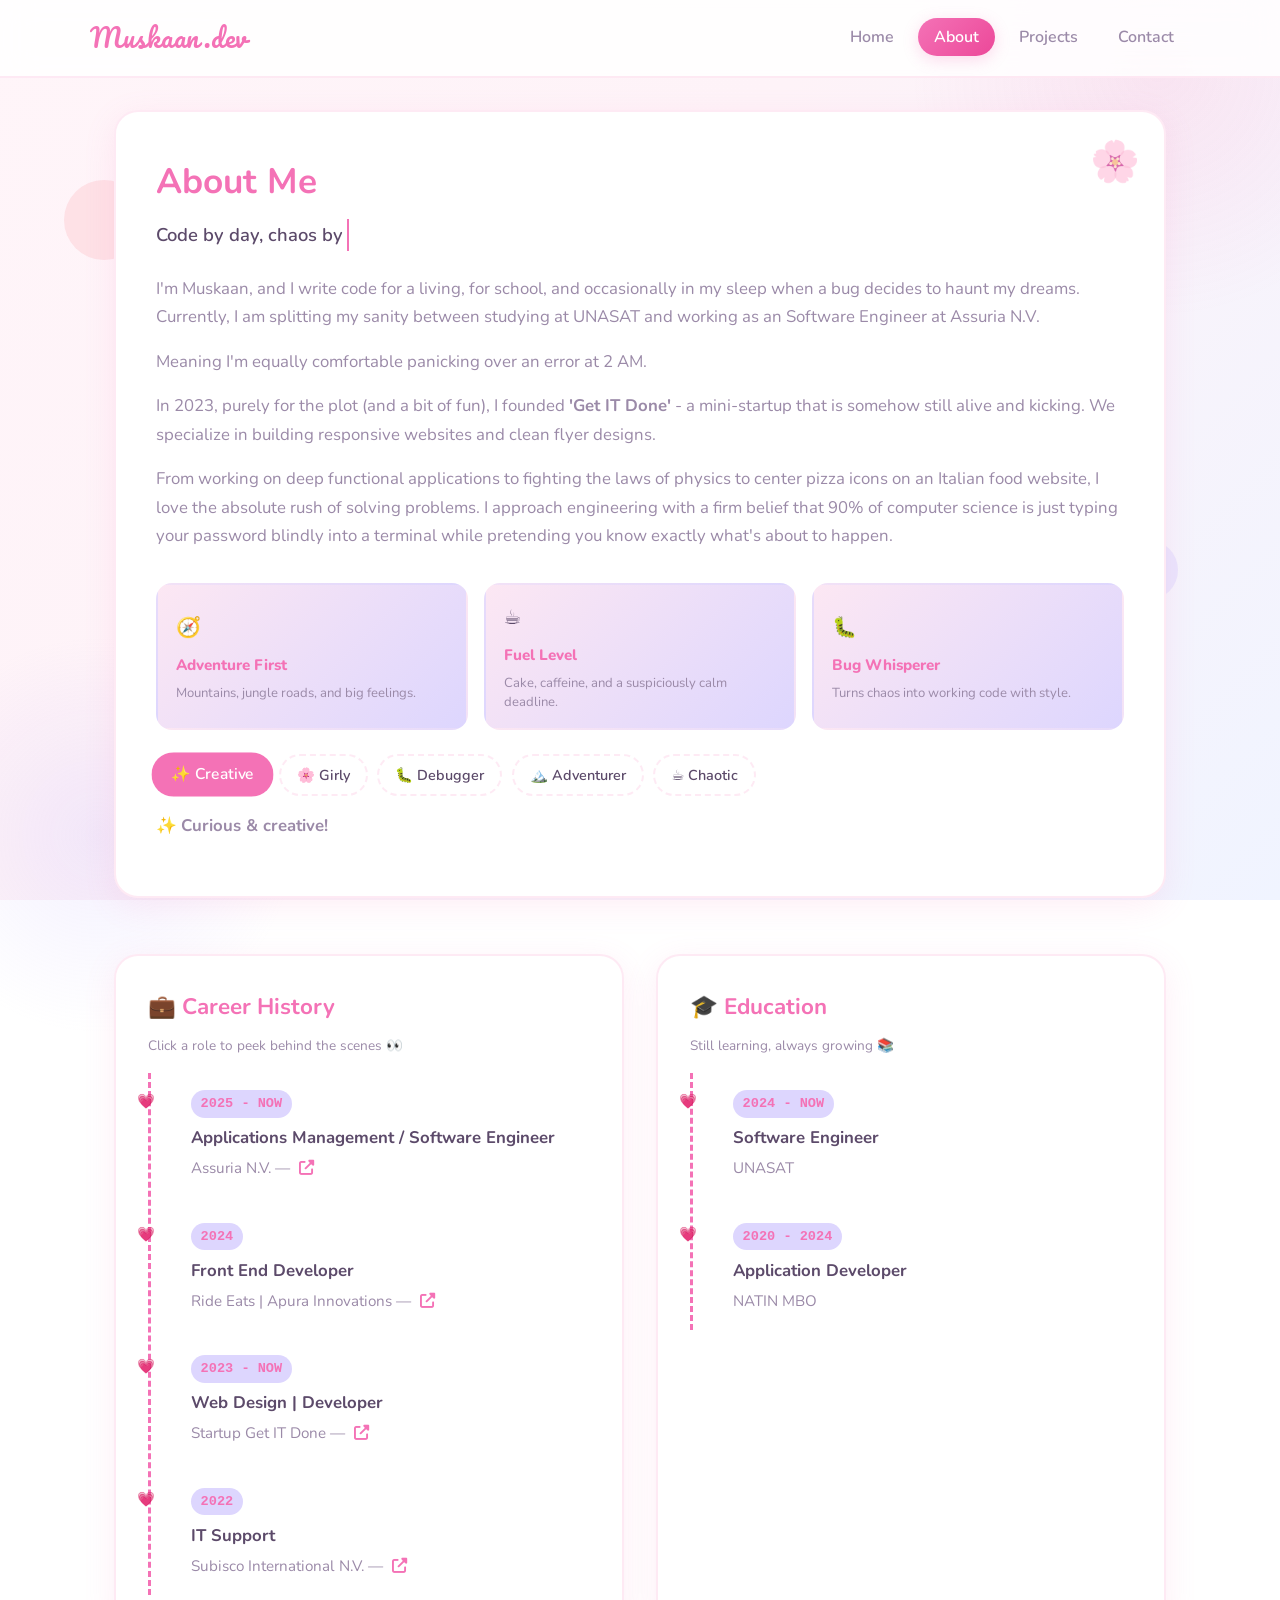
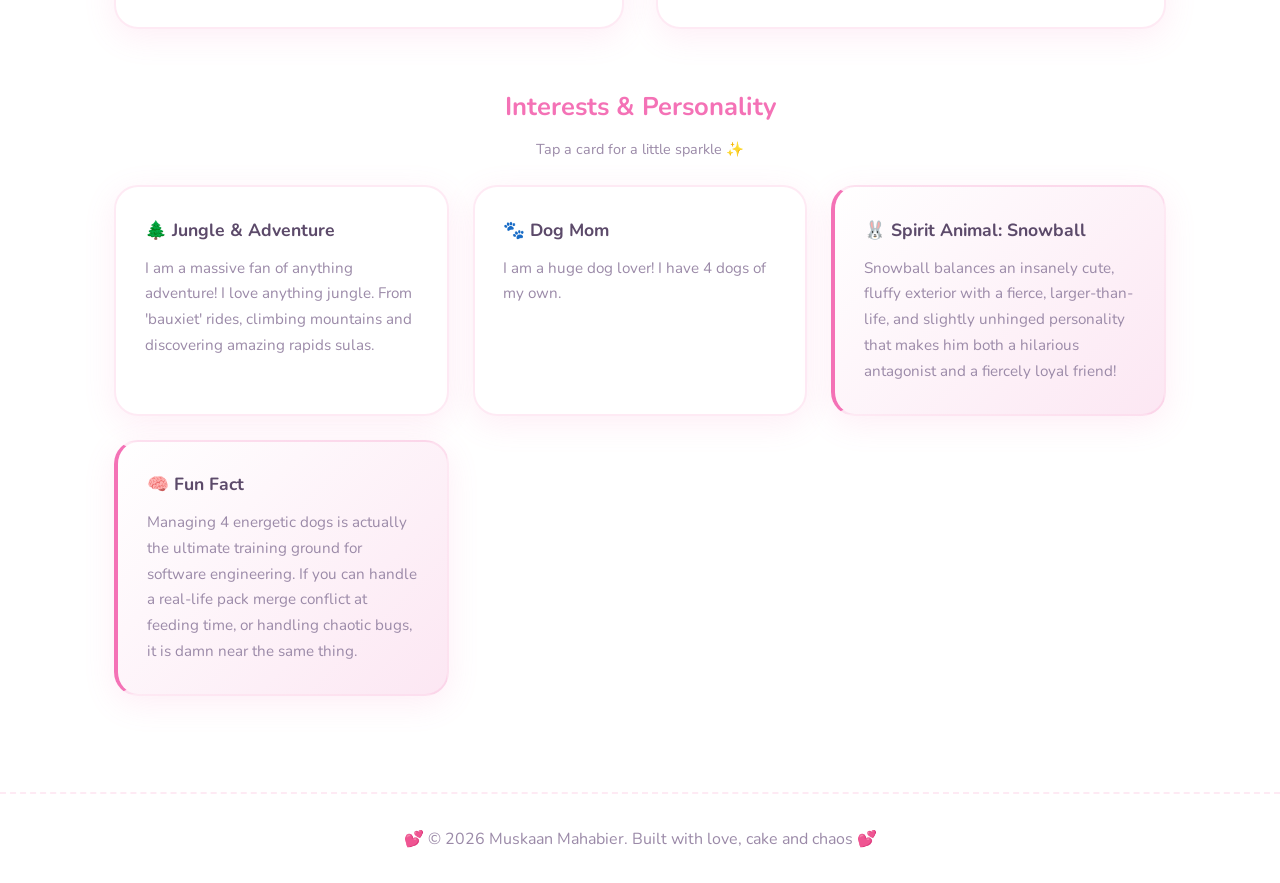
==== commit a427a356: "javascript , about page , formsubmit" ====
--- a/about.html
+++ b/about.html
@@ -33,7 +33,7 @@
             <p id="typingText" class="typing-text"></p>
 
             <p>I'm Muskaan, and I write code for a living, for school, and occasionally in my sleep when a bug decides to haunt my dreams.
-                Currently, I am splitting my sanity between studying at UNASAT and working as an actual Software Engineer at Assuria N.V.</p>
+                Currently, I am splitting my sanity between studying at UNASAT and working as an Software Engineer at Assuria N.V.</p>
 
             <p>Meaning I'm equally comfortable panicking over an error at 2 AM.</p>
 
@@ -47,20 +47,19 @@
 
             <div class="fun-stats">
                 <div class="stat-card">
-                    <span class="stat-number" data-target="4" data-suffix="">0</span>
-                    <span class="stat-label">🐾 Dogs</span>
+                    <span class="stat-icon">🧭</span>
+                    <span class="stat-title">Adventure First</span>
+                    <span class="stat-copy">Mountains, jungle roads, and big feelings.</span>
                 </div>
                 <div class="stat-card">
-                    <span class="stat-number" data-target="3" data-suffix="+">0</span>
-                    <span class="stat-label">💼 Jobs</span>
+                    <span class="stat-icon">☕</span>
+                    <span class="stat-title">Fuel Level</span>
+                    <span class="stat-copy">Cake, caffeine, and a suspiciously calm deadline.</span>
                 </div>
                 <div class="stat-card">
-                    <span class="stat-number" data-target="90" data-suffix="%">0</span>
-                    <span class="stat-label">🤷 Guesswork</span>
-                </div>
-                <div class="stat-card">
-                    <span class="stat-number" data-target="2" data-suffix=" AM">0</span>
-                    <span class="stat-label">😱 Panic Hour</span>
+                    <span class="stat-icon">🐛</span>
+                    <span class="stat-title">Bug Whisperer</span>
+                    <span class="stat-copy">Turns chaos into working code with style.</span>
                 </div>
             </div>
 
@@ -105,7 +104,7 @@
                                 <i class="fas fa-external-link-alt"></i>
                             </a>
                         </p>
-                        <div class="timeline-detail">Crafted sleek UI for a food delivery platform. Hungry code, happy users. 🍔</div>
+                        <div class="timeline-detail">Crafted sleek UI for a food delivery platform. Hungry dev = Happy users🍔</div>
                     </div>
                     <div class="timeline-item">
                         <span class="year">2023 - NOW</span>
@@ -119,7 +118,7 @@
                                 <i class="fas fa-external-link-alt"></i>
                             </a>
                         </p>
-                        <div class="timeline-detail">My baby startup! Websites, flyers, and pure hustle. 💪</div>
+                        <div class="timeline-detail">My baby startup! Websites, flyers and pure hustle. 💪</div>
                     </div>
                     <div class="timeline-item">
                         <span class="year">2022</span>
@@ -133,7 +132,7 @@
                                 <i class="fas fa-external-link-alt"></i>
                             </a>
                         </p>
-                        <div class="timeline-detail">Where it all started — fixing things and learning the ropes. 🔧</div>
+                        <div class="timeline-detail">Where it all started; fixing things and learning the ropes. 🔧</div>
                     </div>
                 </div>
             </section>
--- a/css/about.css
+++ b/css/about.css
@@ -56,7 +56,7 @@
 /* Fun stats row */
 .fun-stats {
     display: grid;
-    grid-template-columns: repeat(auto-fit, minmax(140px, 1fr));
+    grid-template-columns: repeat(auto-fit, minmax(180px, 1fr));
     gap: 1rem;
     margin: 2rem 0 0;
 }
@@ -64,30 +64,39 @@
 .stat-card {
     background: linear-gradient(135deg, var(--accent-soft), var(--lavender));
     border-radius: var(--radius-md);
-    padding: 1.2rem;
-    text-align: center;
+    padding: 1rem 1.1rem;
+    text-align: left;
     cursor: pointer;
     transition: all 0.3s ease;
     border: 2px solid transparent;
+    min-height: 120px;
+    display: flex;
+    flex-direction: column;
+    justify-content: center;
+    gap: 0.35rem;
 }
 
 .stat-card:hover {
-    transform: scale(1.05) rotate(-2deg);
+    transform: translateY(-4px) rotate(-1deg);
     border-color: var(--accent-color);
     box-shadow: var(--shadow-soft);
 }
 
-.stat-card .stat-number {
-    font-size: 2rem;
+.stat-card .stat-icon {
+    font-size: 1.25rem;
+    margin-bottom: 0.15rem;
+}
+
+.stat-card .stat-title {
+    font-size: 0.95rem;
     font-weight: 800;
     color: var(--accent-color);
-    display: block;
-}
-
-.stat-card .stat-label {
-    font-size: 0.85rem;
-    color: var(--text-muted);
-    font-weight: 600;
+}
+
+.stat-card .stat-copy {
+    font-size: 0.82rem;
+    color: var(--text-muted);
+    line-height: 1.45;
 }
 
 /* Vibe tags */
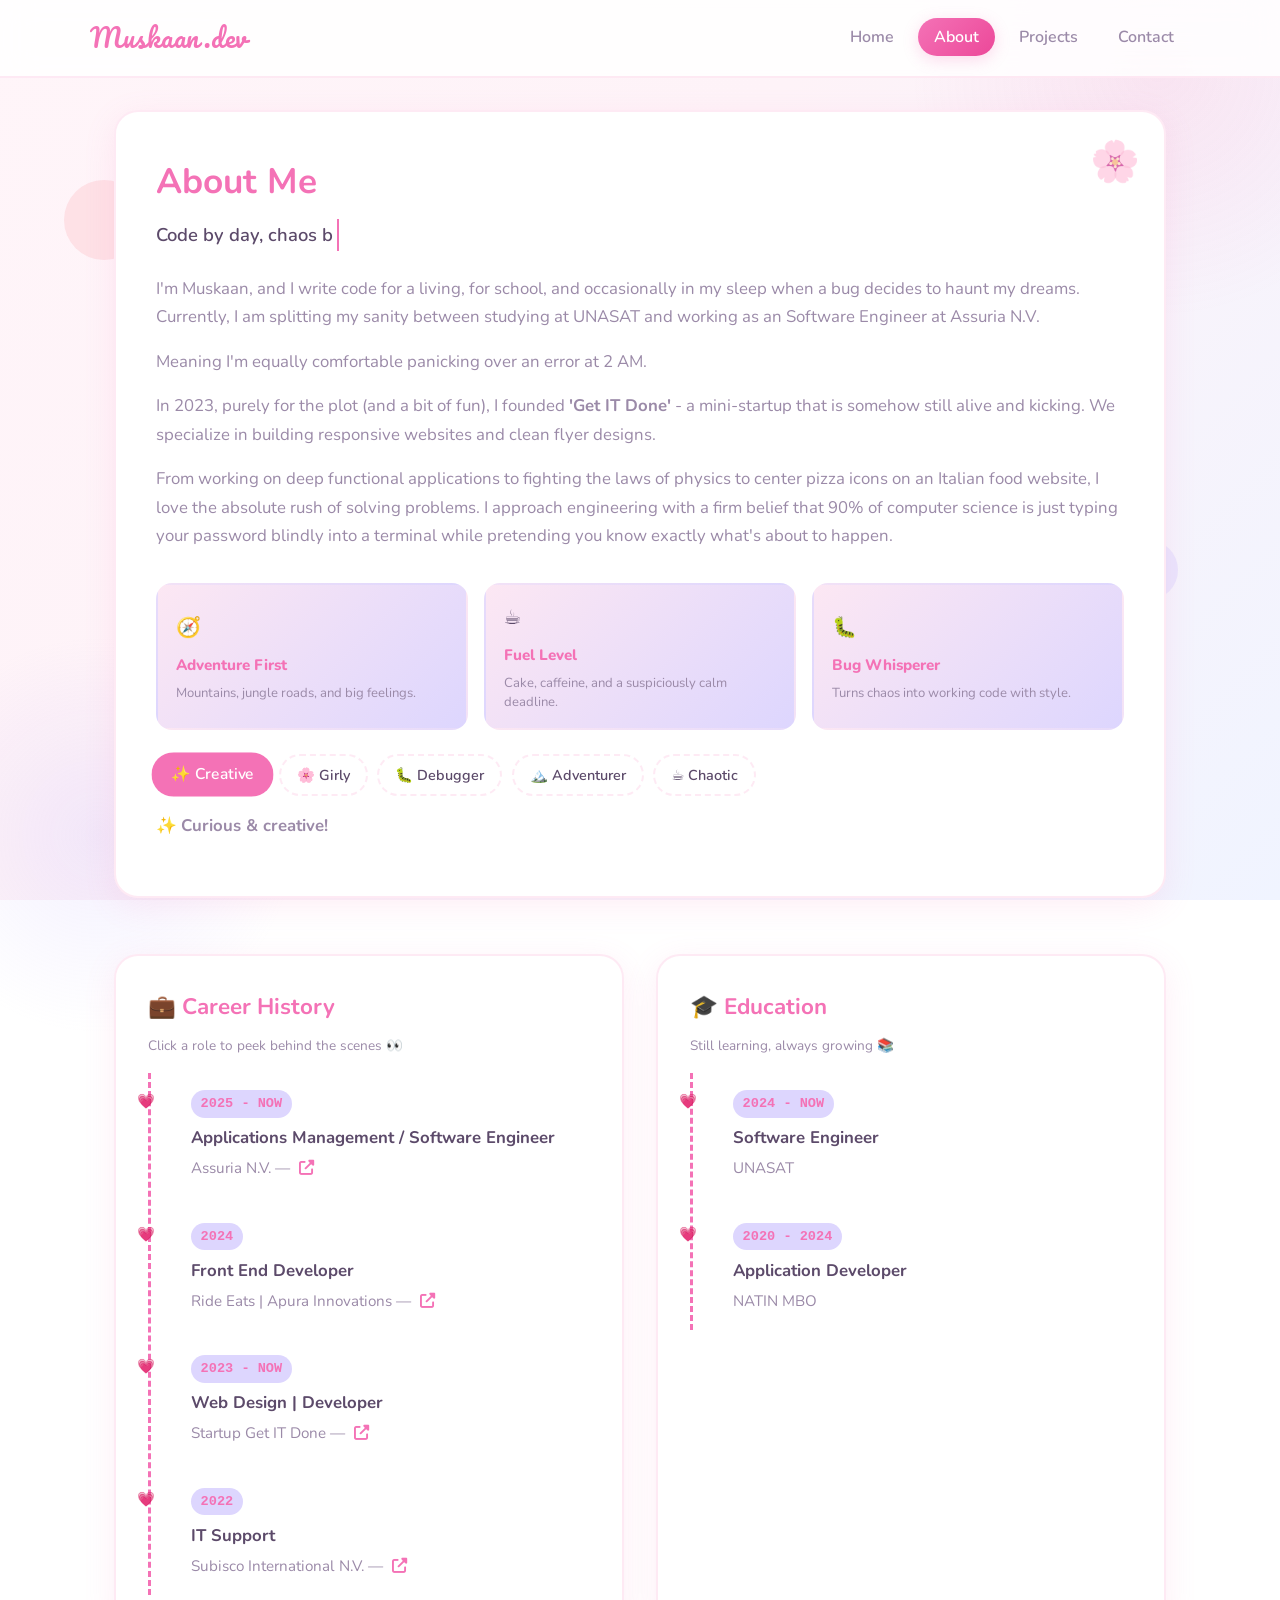
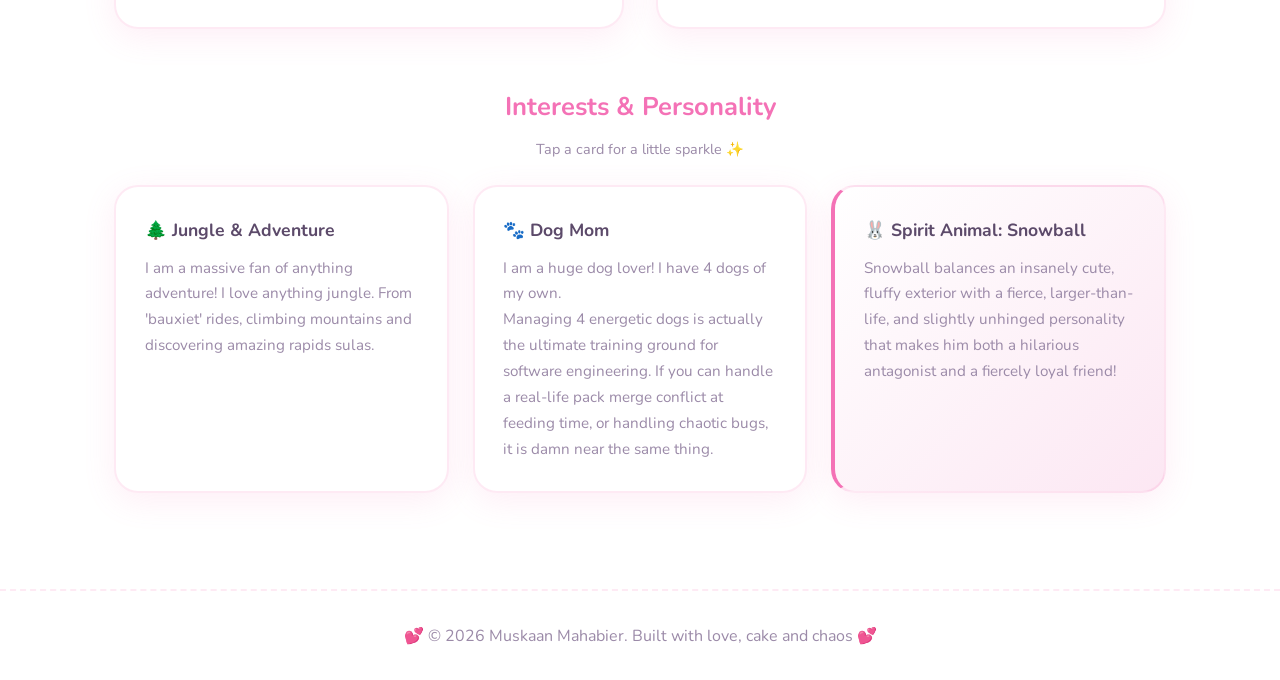
==== commit 4c726572: "easter eggs" ====
--- a/about.html
+++ b/about.html
@@ -166,22 +166,18 @@
                     <h4>🌲 Jungle & Adventure</h4>
                     <p>I am a massive fan of anything adventure! I love anything jungle. From 'bauxiet' rides, climbing mountains and discovering amazing rapids sulas.</p>
                 </div>
-                <div class="interest-card">
+                <div class="interest-card" id="dogMomCard">
                     <span class="card-sparkle">✨</span>
                     <h4>🐾 Dog Mom</h4>
                     <p>I am a huge dog lover! I have 4 dogs of my own.</p>
+                    <p>Managing 4 energetic dogs is actually the ultimate training ground for software engineering.
+                        If you can handle a real-life pack merge conflict at feeding time,
+                        or handling chaotic bugs, it is damn near the same thing.</p>
                 </div>
                 <div class="interest-card spirit-animal">
                     <span class="card-sparkle">✨</span>
                     <h4>🐰 Spirit Animal: Snowball</h4>
                     <p>Snowball balances an insanely cute, fluffy exterior with a fierce, larger-than-life, and slightly unhinged personality that makes him both a hilarious antagonist and a fiercely loyal friend!</p>
-                </div>
-                <div class="interest-card spirit-animal">
-                    <span class="card-sparkle">✨</span>
-                    <h4>🧠 Fun Fact</h4>
-                    <p>Managing 4 energetic dogs is actually the ultimate training ground for software engineering.
-                        If you can handle a real-life pack merge conflict at feeding time,
-                        or handling chaotic bugs, it is damn near the same thing.</p>
                 </div>
             </div>
         </section>
--- a/css/about.css
+++ b/css/about.css
@@ -22,7 +22,7 @@
     right: 1.5rem;
     font-size: 2.5rem;
     opacity: 0.6;
-    animation: float 4s ease-in-out infinite;
+    animation: float 5.5s ease-in-out infinite;
 }
 
 .intro-profile h2 {
@@ -284,6 +284,22 @@
     box-shadow: var(--shadow-hover);
 }
 
+.paw-print {
+    position: fixed;
+    width: 42px;
+    height: 42px;
+    pointer-events: none;
+    z-index: 2500;
+    opacity: 0.85;
+    animation: paw-float 2.5s ease-out forwards;
+}
+
+@keyframes paw-float {
+    0% { transform: translateY(0) scale(0.7); opacity: 0; }
+    30% { transform: translateY(-10px) scale(1); opacity: 0.9; }
+    100% { transform: translateY(60px) scale(0.95); opacity: 0; }
+}
+
 .interest-card:hover::before {
     opacity: 1;
 }
